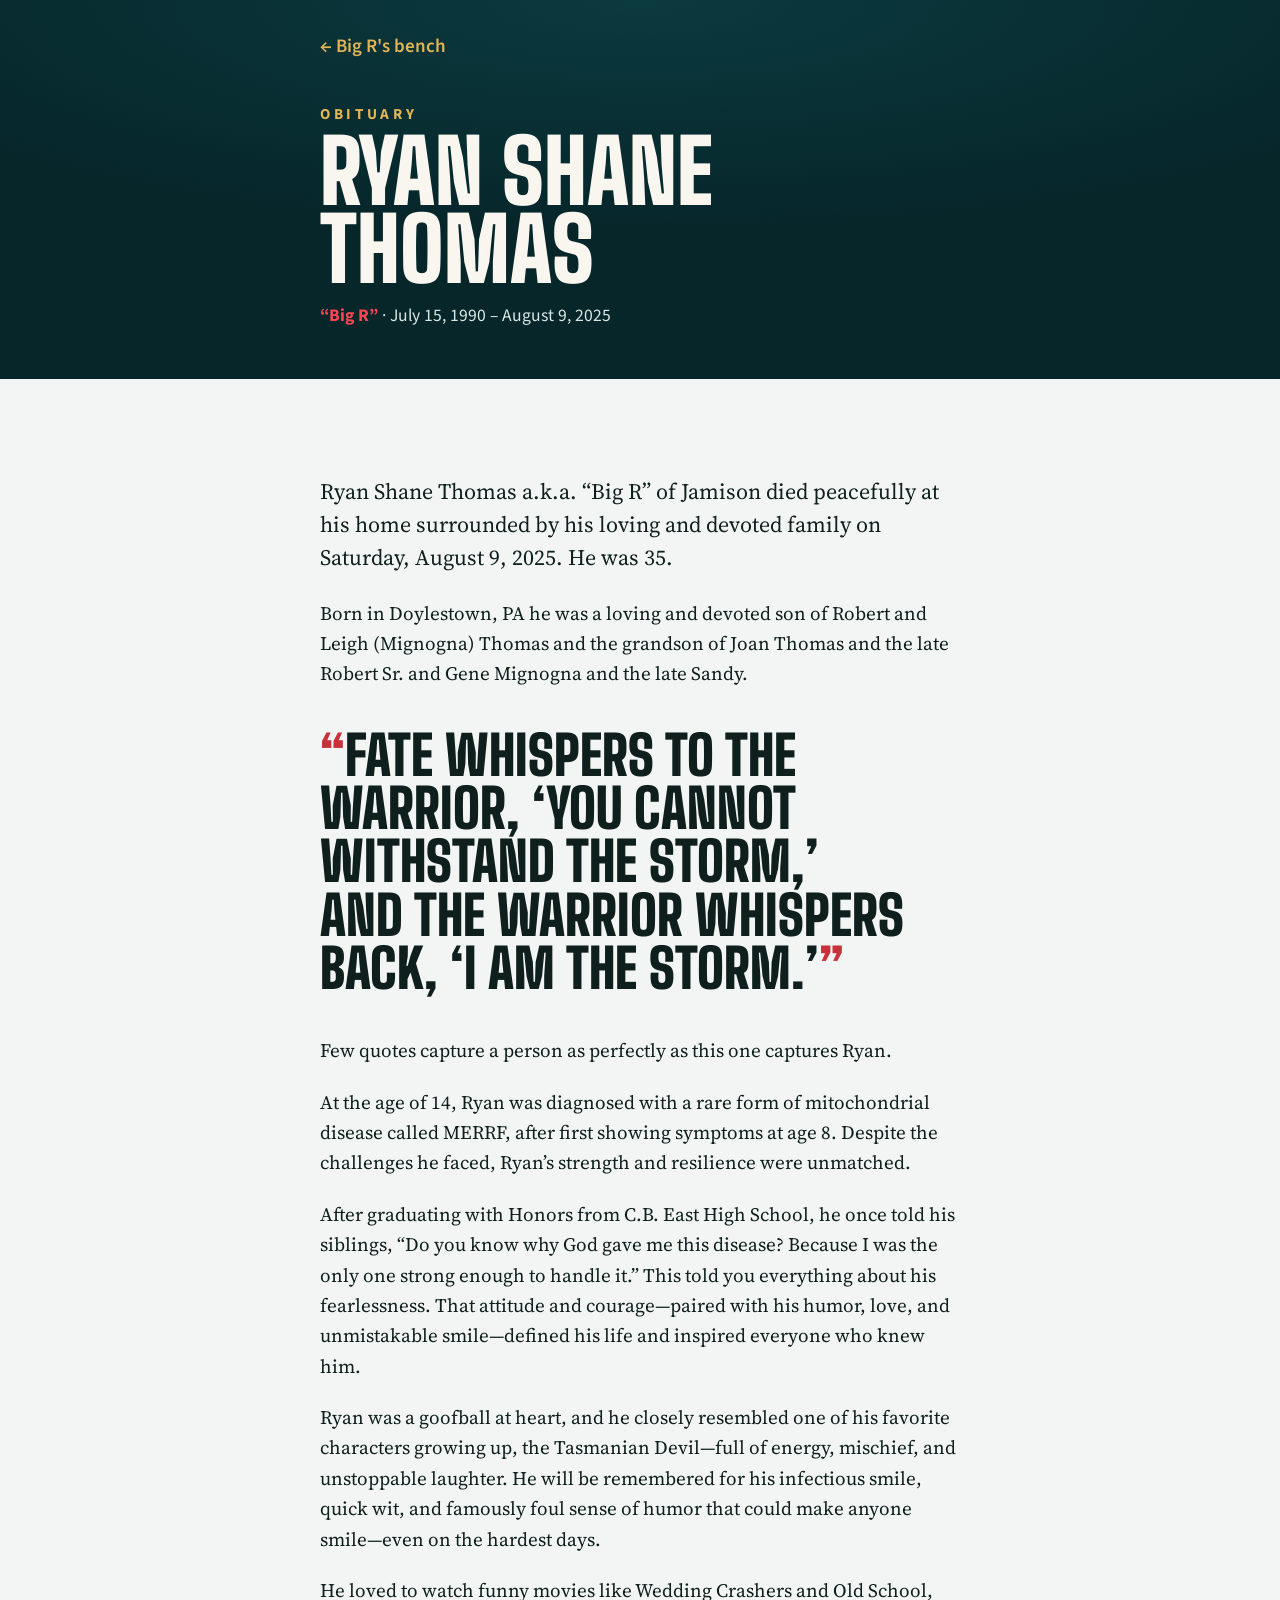
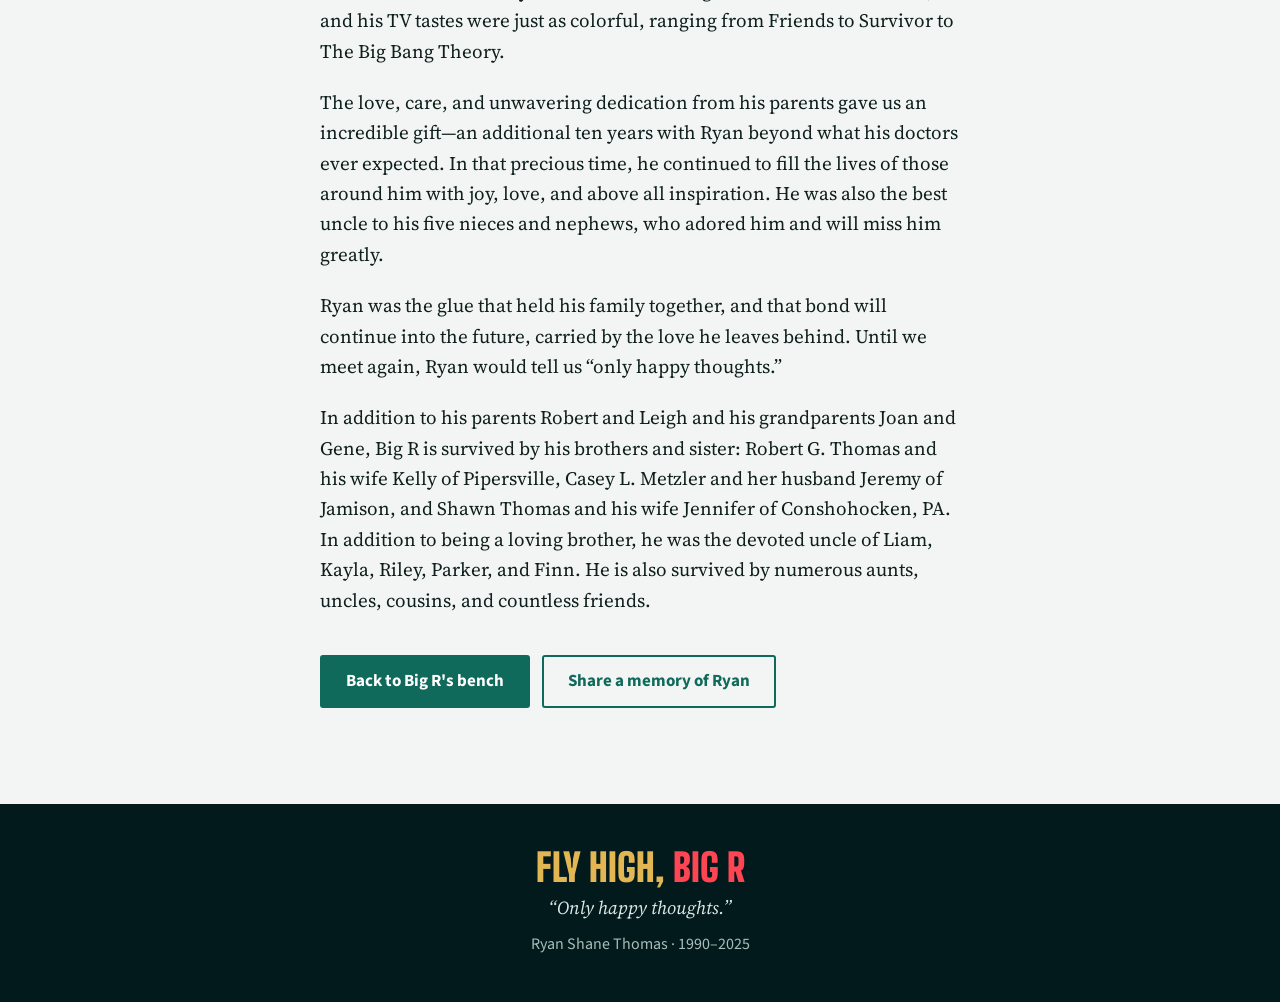
==== obituary.html @ 168b0707 "Add files via upload" ====
<!DOCTYPE html>
<html lang="en">
<head>
<meta charset="utf-8">
<meta name="viewport" content="width=device-width, initial-scale=1, viewport-fit=cover">
<title>Ryan Shane Thomas · Obituary</title>
<meta name="description" content="The obituary of Ryan Shane &quot;Big R&quot; Thomas of Jamison, Pennsylvania, July 15, 1990 – August 9, 2025.">
<meta property="og:title" content="Ryan Shane &quot;Big R&quot; Thomas · Obituary">
<meta property="og:image" content="https://bigrthomas.com/images/ryan-portrait.png">
<link rel="canonical" href="https://bigrthomas.com/obituary.html">
<meta name="theme-color" content="#06262a">
<link rel="icon" href="images/big-r-logo.png">
<link rel="preconnect" href="https://fonts.googleapis.com">
<link rel="preconnect" href="https://fonts.gstatic.com" crossorigin>
<link rel="stylesheet" href="https://fonts.googleapis.com/css2?family=Big+Shoulders+Display:wght@700;900&family=Source+Sans+3:wght@400;600;700&family=Source+Serif+4:ital,opsz,wght@0,8..60,400;0,8..60,600;1,8..60,400&display=swap">
<link rel="stylesheet" href="styles.css?v=7">
</head>
<body>

<header class="page-head">
  <div class="wrap narrow">
    <a class="back" href="index.html"><span aria-hidden="true">←</span> Big R's bench</a>
    <p class="kicker">Obituary</p>
    <h1>Ryan Shane Thomas</h1>
    <p class="page-dates"><span class="bigr">“Big R”</span> · <time datetime="1990-07-15">July 15, 1990</time> – <time datetime="2025-08-09">August 9, 2025</time></p>
  </div>
</header>

<main>
<article class="band obit">
  <div class="wrap narrow">
    <p class="lede">Ryan Shane Thomas a.k.a. “Big R” of Jamison died peacefully at his home surrounded by his loving and devoted family on Saturday, August 9, 2025. He was 35.</p>

    <p>Born in Doylestown, PA he was a loving and devoted son of Robert and Leigh (Mignogna) Thomas and the grandson of Joan Thomas and the late Robert Sr. and Gene Mignogna and the late Sandy.</p>

    <blockquote class="quote-big">
      <p>Fate whispers to the warrior, ‘You cannot withstand the storm,’ and the warrior whispers back, ‘I am the storm.’</p>
    </blockquote>

    <p>Few quotes capture a person as perfectly as this one captures Ryan.</p>

    <p>At the age of 14, Ryan was diagnosed with a rare form of mitochondrial disease called MERRF, after first showing symptoms at age 8. Despite the challenges he faced, Ryan’s strength and resilience were unmatched.</p>

    <p>After graduating with Honors from C.B. East High School, he once told his siblings, “Do you know why God gave me this disease? Because I was the only one strong enough to handle it.” This told you everything about his fearlessness. That attitude and courage—paired with his humor, love, and unmistakable smile—defined his life and inspired everyone who knew him.</p>

    <p>Ryan was a goofball at heart, and he closely resembled one of his favorite characters growing up, the Tasmanian Devil—full of energy, mischief, and unstoppable laughter. He will be remembered for his infectious smile, quick wit, and famously foul sense of humor that could make anyone smile—even on the hardest days.</p>

    <p>He loved to watch funny movies like Wedding Crashers and Old School, and his TV tastes were just as colorful, ranging from Friends to Survivor to The Big Bang Theory.</p>

    <p>The love, care, and unwavering dedication from his parents gave us an incredible gift—an additional ten years with Ryan beyond what his doctors ever expected. In that precious time, he continued to fill the lives of those around him with joy, love, and above all inspiration. He was also the best uncle to his five nieces and nephews, who adored him and will miss him greatly.</p>

    <p>Ryan was the glue that held his family together, and that bond will continue into the future, carried by the love he leaves behind. Until we meet again, Ryan would tell us “only happy thoughts.”</p>

    <p>In addition to his parents Robert and Leigh and his grandparents Joan and Gene, Big R is survived by his brothers and sister: Robert G. Thomas and his wife Kelly of Pipersville, Casey L. Metzler and her husband Jeremy of Jamison, and Shawn Thomas and his wife Jennifer of Conshohocken, PA. In addition to being a loving brother, he was the devoted uncle of Liam, Kayla, Riley, Parker, and Finn. He is also survived by numerous aunts, uncles, cousins, and countless friends.</p>

    <p class="actions obit-actions">
      <a class="button" href="index.html">Back to Big R's bench</a>
      <a class="button ghost" href="https://bigrgolf.com" target="_blank" rel="noopener">Share a memory of Ryan</a>
    </p>
  </div>
</article>
</main>

<footer class="site-footer">
  <div class="wrap center">
    <p class="forever">Fly high, <span class="bigr">Big R</span></p>
    <p class="happy">“Only happy thoughts.”</p>
    <p>Ryan Shane Thomas · 1990–2025</p>
  </div>
</footer>

</body>
</html>
---- styles.css ----
/* Layout: the page opens on the live sky over Ryan's bench, with a bald eagle
   circling. Below it, loud stadium-size headings and plain reading text
   alternate between daylight bands and midnight-green bands with eagle gold. */
:root {
  --midnight: #06262a;     /* midnight green ground */
  --midnight-2: #0b3a3f;
  --green: #0f6a5c;        /* links and buttons on light */
  --gold: #e2b653;         /* eagle gold, on dark */
  --gold-dark: #8a6410;    /* gold on light */
  --red: #c8303a;          /* Big R logo red, on light */
  --red-bright: #ff4553;   /* the same red, lifted for dark grounds */
  --paper: #f2f5f3;
  --paper-tint: #e2e9e6;
  --ink: #0f1f1d;
  --ink-soft: #485a57;
  --line: #c3cfcb;
  --white: #f8f6ee;        /* eagle white */

  --display: "Big Shoulders Display", "Arial Narrow", Impact, sans-serif;
  --body: "Source Serif 4", Georgia, "Times New Roman", serif;
  --ui: "Source Sans 3", "Segoe UI", system-ui, sans-serif;
}

*, *::before, *::after { box-sizing: border-box; }
html { scroll-behavior: smooth; -webkit-text-size-adjust: 100%; }
body { margin: 0; background: var(--paper); color: var(--ink); font-family: var(--body); font-size: 1.1875rem; line-height: 1.6; }
img { max-width: 100%; height: auto; display: block; }
[hidden] { display: none !important; }
.visually-hidden { position: absolute; width: 1px; height: 1px; overflow: hidden; clip-path: inset(50%); white-space: nowrap; }

.wrap { max-width: 68rem; margin-inline: auto; padding-left: max(20px, env(safe-area-inset-left, 0px)); padding-right: max(20px, env(safe-area-inset-right, 0px)); }
.narrow { max-width: 40rem; margin-inline: auto; }
.wrap.narrow { max-width: calc(40rem + 40px); }
.center { text-align: center; }

.skip { position: absolute; left: -999px; top: 0; background: var(--gold); color: var(--midnight); padding: 8px 14px; font-family: var(--ui); z-index: 50; }
.skip:focus { left: 8px; top: 8px; }
a { color: var(--green); text-underline-offset: 3px; }
:focus-visible { outline: 3px solid var(--gold); outline-offset: 3px; }

h1, h2, h3 { margin: 0; text-wrap: balance; }
p { margin: 0 0 1.1em; }
p:last-child { margin-bottom: 0; }
h3 { font-family: var(--ui); font-weight: 700; font-size: 1.125rem; line-height: 1.3; }

.shout { font-family: var(--display); font-weight: 900; text-transform: uppercase; font-size: clamp(2.6rem, 11vw, 4.75rem); line-height: 0.92; letter-spacing: 0.005em; margin-bottom: 1.25rem; }
.bigr { color: var(--red); }
.dark .bigr, .sky .bigr, .salute .bigr, .site-footer .bigr { color: var(--red-bright); }
.sky .bigr { text-shadow: 0 2px 0 rgba(40, 0, 6, 0.55), 0 4px 22px rgba(3, 18, 26, 0.6); }
.bigr-on-gold { color: #9c1420; }
.dark .shout { color: var(--white); }
.kicker { font-family: var(--ui); font-weight: 700; font-size: 0.95rem; letter-spacing: 0.24em; text-transform: uppercase; margin: 0; }
.label { font-family: var(--ui); font-weight: 600; font-size: 0.95rem; letter-spacing: 0.06em; text-transform: uppercase; color: var(--ink-soft); }
.section-note { font-family: var(--ui); font-size: 1rem; color: var(--ink-soft); margin-bottom: 2rem; }

/* ---------- Sky hero ---------- */
.sky { position: relative; min-height: min(100svh, 56rem); background: var(--midnight); color: #fff; display: flex; align-items: flex-end; overflow: hidden; }
#sky-canvas { position: absolute; inset: 0; width: 100%; height: 100%; display: block; }
.sky-copy { position: relative; width: 100%; padding-top: 36svh; padding-bottom: calc(2rem + env(safe-area-inset-bottom, 0px)); text-shadow: 0 2px 18px rgba(3, 18, 26, 0.55); }
.sky .kicker { color: var(--gold); text-shadow: 0 1px 8px rgba(3, 18, 26, 0.8); }
.sky h1 { font-family: var(--display); font-weight: 900; text-transform: uppercase; font-size: clamp(4.75rem, 25vw, 12rem); line-height: 0.8; letter-spacing: -0.005em; margin: 0.35rem 0 1.1rem; }
.hook { font-size: clamp(1.2rem, 4.6vw, 1.5rem); line-height: 1.4; max-width: 24rem; margin-bottom: 1.25rem; }
.live { display: flex; flex-wrap: wrap; gap: 0.5rem; margin-bottom: 1.5rem; text-shadow: none; }
.chip { font-family: var(--ui); font-size: 0.9rem; font-weight: 600; background: rgba(4, 22, 28, 0.6); border: 1px solid rgba(255, 255, 255, 0.28); border-radius: 999px; padding: 0.3rem 0.85rem; -webkit-backdrop-filter: blur(6px); backdrop-filter: blur(6px); }
.chip::before { content: ""; display: inline-block; width: 8px; height: 8px; border-radius: 50%; background: var(--gold); margin-right: 0.5rem; }
.cue { display: inline-block; font-family: var(--display); font-weight: 700; text-transform: uppercase; font-size: 1.5rem; letter-spacing: 0.04em; color: var(--midnight); background: var(--gold); padding: 0.65rem 1.25rem; text-decoration: none; text-shadow: none; }
.cue .arrow { display: inline-block; animation: nudge 1.8s ease-in-out infinite; }
.cues { display: flex; flex-wrap: wrap; gap: 0.75rem; }
.cue.alt { background: rgba(4, 22, 28, 0.55); color: #fff; box-shadow: inset 0 0 0 2px var(--gold); }
@keyframes nudge { 0%, 100% { transform: translateY(0); } 50% { transform: translateY(5px); } }

/* ---------- Bands ---------- */
.band { padding-block: 4rem; }
.band.tinted { background: var(--paper-tint); }
.band.dark { background: var(--midnight); color: #dbe7e3; }
.band.dark a:not(.button) { color: var(--gold); }

/* Meet */
.meet-grid { display: grid; gap: 2rem; align-items: center; }
.meet .portrait { width: min(72vw, 320px); margin-inline: auto; filter: drop-shadow(0 16px 22px rgba(6, 38, 42, 0.45)); }
.say { font-size: clamp(1.3rem, 5vw, 1.6rem); line-height: 1.35; margin-bottom: 0.9em; }
.aside { font-style: italic; color: var(--ink-soft); }
@media (min-width: 48rem) { .meet-grid { grid-template-columns: 22rem minmax(0, 1fr); gap: 4rem; } }

/* The fight */
.figures { margin: 2.5rem 0; display: grid; gap: 2rem; grid-template-columns: repeat(auto-fit, minmax(15rem, 1fr)); }
.figures dt { font-family: var(--display); font-weight: 900; font-size: clamp(3.5rem, 15vw, 5rem); line-height: 0.9; color: var(--gold); font-variant-numeric: tabular-nums; }
.figures dd { margin: 0.6rem 0 0; max-width: 22rem; }
.pull { margin: 3rem auto 0; border-left: 4px solid var(--gold); padding-left: 1.25rem; font-style: italic; }
.pull footer { font-family: var(--ui); font-style: normal; font-weight: 600; margin-top: 0.75rem; color: var(--gold); }

/* Timeline */
.timeline { list-style: none; margin: 0; padding: 0; border-left: 3px solid var(--line); }
.timeline li { position: relative; display: grid; grid-template-columns: 5rem minmax(0, 1fr); gap: 0.75rem; padding: 0 0 2rem 1.25rem; }
.timeline li:last-child { padding-bottom: 0; }
.timeline li::before { content: ""; position: absolute; left: -9px; top: 0.6rem; width: 15px; height: 15px; border-radius: 50%; background: var(--paper); border: 3px solid var(--green); }
.timeline li:last-child::before { background: var(--red); border-color: var(--red); }
.year { font-family: var(--display); font-weight: 900; font-size: 1.9rem; line-height: 1.1; color: var(--green); font-variant-numeric: tabular-nums; }
.timeline p { margin-top: 0.3rem; }

/* Letter */
blockquote { margin: 0; }
.letter > p:first-child { font-size: 1.25rem; }
.letter footer { font-family: var(--ui); font-weight: 600; margin-top: 1.5rem; }
details { margin-top: 0.5rem; }
summary { font-family: var(--ui); font-weight: 700; color: var(--green); cursor: pointer; padding: 0.75rem 0; }
details[open] summary { margin-bottom: 0.5rem; }

/* I was here */
.here { background: radial-gradient(ellipse 90% 60% at 50% 0%, var(--midnight-2), var(--midnight) 70%); }
.gold-eagle { width: min(70vw, 300px); margin: 0 auto 1.5rem; }
.tally { margin: 2rem 0 1.75rem; }
.digits { display: flex; justify-content: center; gap: 6px; }
.digits span { font-family: var(--display); font-weight: 900; font-size: clamp(3.5rem, 17vw, 5.5rem); line-height: 1; min-width: 0.72em; padding: 0.12em 0.1em 0.06em; background: #021518; color: var(--gold); border: 1px solid rgba(226, 182, 83, 0.45); border-radius: 6px; font-variant-numeric: tabular-nums; }
.tally-label { font-family: var(--ui); font-weight: 700; letter-spacing: 0.14em; text-transform: uppercase; font-size: 0.95rem; margin: 0.9rem 0 0.2rem; color: var(--white); }
.tally-last { font-family: var(--ui); font-size: 0.95rem; color: #a9bdb8; margin: 0; }
.bench-line { margin-top: 2.5rem; color: #b9cbc6; }

/* Photos */
.photo { margin: 2rem 0; }
.photo img { width: 100%; border-radius: 3px; }
figcaption { font-family: var(--ui); font-size: 0.9375rem; color: var(--ink-soft); margin-top: 0.5rem; }
.gallery { display: grid; grid-template-columns: repeat(auto-fill, minmax(150px, 1fr)); gap: 10px; margin-block: 1.75rem; }
.gallery:empty { display: none; }
.gallery button { position: relative; padding: 0; border: 0; background: var(--paper-tint); cursor: zoom-in; aspect-ratio: 1; overflow: hidden; border-radius: 3px; }
.gallery img { width: 100%; height: 100%; object-fit: cover; }
.gallery .who { position: absolute; left: 0; right: 0; bottom: 0; padding: 1.2rem 0.5rem 0.35rem; font-family: var(--ui); font-size: 0.8rem; color: #fff; text-align: left; background: linear-gradient(transparent, rgba(0, 0, 0, 0.7)); }

.upload { margin-top: 1.5rem; }
.upload-step { margin-top: 1.25rem; display: grid; gap: 0.6rem; }
.upload-step img { max-height: 320px; width: auto; border-radius: 3px; }
.upload-step label { font-family: var(--ui); font-weight: 600; font-size: 1rem; }
.upload-step input[type="text"] { font: inherit; font-family: var(--ui); padding: 0.7rem 0.8rem; border: 1px solid var(--line); border-radius: 3px; background: #fff; color: var(--ink); max-width: 20rem; }
.fine { font-family: var(--ui); font-size: 0.9rem; color: var(--ink-soft); margin: 0; }

.outing-head { display: flex; flex-wrap: wrap; align-items: center; gap: 1.25rem 2rem; }
.outing-head .logo { width: 150px; background: var(--midnight); border-radius: 50%; padding: 10px; flex: none; }
.outing-head > div { flex: 1 1 18rem; min-width: 0; }
.prayer-card { width: min(100%, 340px); margin: 1.5rem auto 0; border-radius: 4px; box-shadow: 0 10px 30px rgba(6, 38, 42, 0.25); }

/* Buttons */
.actions { display: flex; flex-wrap: wrap; gap: 0.75rem; }
.center .actions { justify-content: center; }
.button { display: inline-block; font-family: var(--ui); font-weight: 700; font-size: 1.0625rem; line-height: 1.2; padding: 0.9rem 1.5rem; border-radius: 3px; border: 2px solid var(--green); background: var(--green); color: #fff; text-decoration: none; cursor: pointer; }
.button:hover { filter: brightness(1.08); }
.button:disabled { opacity: 0.6; cursor: default; }
.button.ghost { background: transparent; color: var(--green); }
.button.gold { background: var(--gold); border-color: var(--gold); color: var(--midnight); }
.button.ghost-light { background: transparent; border-color: rgba(226, 182, 83, 0.7); color: var(--white); }
.button.big { font-family: var(--display); font-weight: 900; text-transform: uppercase; letter-spacing: 0.03em; font-size: clamp(1.9rem, 8vw, 2.5rem); padding: 0.55rem 2rem 0.45rem; box-shadow: 0 0 0 6px rgba(226, 182, 83, 0.18); }
.hint { font-family: var(--ui); font-size: 0.95rem; color: #a9bdb8; min-height: 1.5em; margin-top: 0.75rem; }
.hint.dark-text { color: var(--ink-soft); }

/* Ryan's own words, and the obituary page */
.quote-big { margin: 0 0 2rem; }
.quote-big p { font-family: var(--display); font-weight: 900; text-transform: uppercase; font-size: clamp(2rem, 8.5vw, 3.4rem); line-height: 0.98; color: var(--ink); text-wrap: balance; margin: 0; }
.quote-big p::before { content: "\201C"; color: var(--red); }
.quote-big p::after { content: "\201D"; color: var(--red); }
.quote-big footer { font-family: var(--ui); font-weight: 700; letter-spacing: 0.08em; text-transform: uppercase; font-size: 0.95rem; color: var(--ink-soft); margin-top: 1rem; }
.traits { list-style: none; margin: 0 0 1.75rem; padding: 0; border-top: 1px solid var(--line); }
.traits li { padding: 0.85rem 0; border-bottom: 1px solid var(--line); }
.happy-line { font-size: 1.3rem; margin-bottom: 1.5rem; }
.happy { font-family: var(--body); font-style: italic; font-size: 1.15rem; color: #dbe7e3; margin-bottom: 0.6rem; }

.page-head { background: radial-gradient(ellipse 90% 80% at 50% 0%, var(--midnight-2), var(--midnight) 75%); color: var(--white); padding-block: 1.5rem 3rem; }
.page-head .back { display: inline-block; font-family: var(--ui); font-weight: 600; color: var(--gold); text-decoration: none; padding: 0.5rem 0; margin-bottom: 2rem; }
.page-head .kicker { color: var(--gold); }
.page-head h1 { font-family: var(--display); font-weight: 900; text-transform: uppercase; font-size: clamp(3rem, 14vw, 5.5rem); line-height: 0.88; margin: 0.4rem 0 0.9rem; }
.page-dates { font-family: var(--ui); font-size: 1.1rem; margin: 0; color: #dbe7e3; }
.page-head .bigr { color: var(--red-bright); font-weight: 700; }
.obit .lede { font-size: 1.375rem; line-height: 1.5; }
.obit .quote-big { margin-block: 2.5rem; }
.obit-actions { margin-top: 2.5rem; }

/* Footer */
.site-footer { background: #031a1d; color: #a9bdb8; padding-block: 2.75rem calc(2.75rem + env(safe-area-inset-bottom, 0px)); font-family: var(--ui); font-size: 1rem; }
.forever { font-family: var(--display); font-weight: 900; text-transform: uppercase; font-size: 2.4rem; line-height: 1; color: var(--gold); margin-bottom: 0.4rem; }
.site-footer .links { display: flex; flex-wrap: wrap; justify-content: center; gap: 0.25rem 1.25rem; margin-top: 1rem; }
.site-footer a { color: #dbe7e3; padding: 0.4rem 0; }

/* Salute overlay */
.salute { position: fixed; inset: 0; z-index: 40; background: rgba(3, 20, 23, 0.94); display: flex; align-items: center; justify-content: center; padding: 20px; }
#salute-canvas { position: absolute; inset: 0; width: 100%; height: 100%; pointer-events: none; }
.salute-card { position: relative; text-align: center; color: var(--white); max-width: 26rem; animation: rise 0.7s ease-out 0.9s both; }
.salute-card .kicker { color: var(--gold); }
.salute-number { font-family: var(--display); font-weight: 900; font-size: clamp(6rem, 34vw, 11rem); line-height: 0.9; color: var(--gold); margin: 0.1em 0; font-variant-numeric: tabular-nums; }
.salute-card h2 { font-family: var(--display); font-weight: 900; text-transform: uppercase; font-size: clamp(1.9rem, 8vw, 2.6rem); line-height: 1; margin-bottom: 0.75rem; }
.salute-card p { font-family: var(--ui); }
.salute-card .button { margin-top: 1rem; }
@keyframes rise { from { opacity: 0; transform: translateY(24px); } to { opacity: 1; transform: none; } }

/* Lightbox */
.lightbox { position: fixed; inset: 0; background: rgba(3, 20, 23, 0.95); z-index: 45; display: flex; flex-direction: column; align-items: center; justify-content: center; gap: 0.75rem; padding: 3.5rem 16px 1.5rem; }
.lightbox img { max-height: 78vh; width: auto; border-radius: 3px; }
.lightbox p { color: #dbe7e3; font-family: var(--ui); margin: 0; text-align: center; }
.lightbox button { position: absolute; top: calc(12px + env(safe-area-inset-top, 0px)); right: 12px; font-family: var(--ui); font-size: 1rem; font-weight: 700; background: transparent; color: var(--white); border: 1px solid rgba(226, 182, 83, 0.7); border-radius: 3px; padding: 0.5rem 0.9rem; cursor: pointer; }

@media (min-width: 48rem) {
  .band { padding-block: 6rem; }
  .sky-copy { padding-bottom: 4rem; }
}
@media (prefers-reduced-motion: reduce) {
  html { scroll-behavior: auto; }
  .cue .arrow, .salute-card { animation: none; }
}
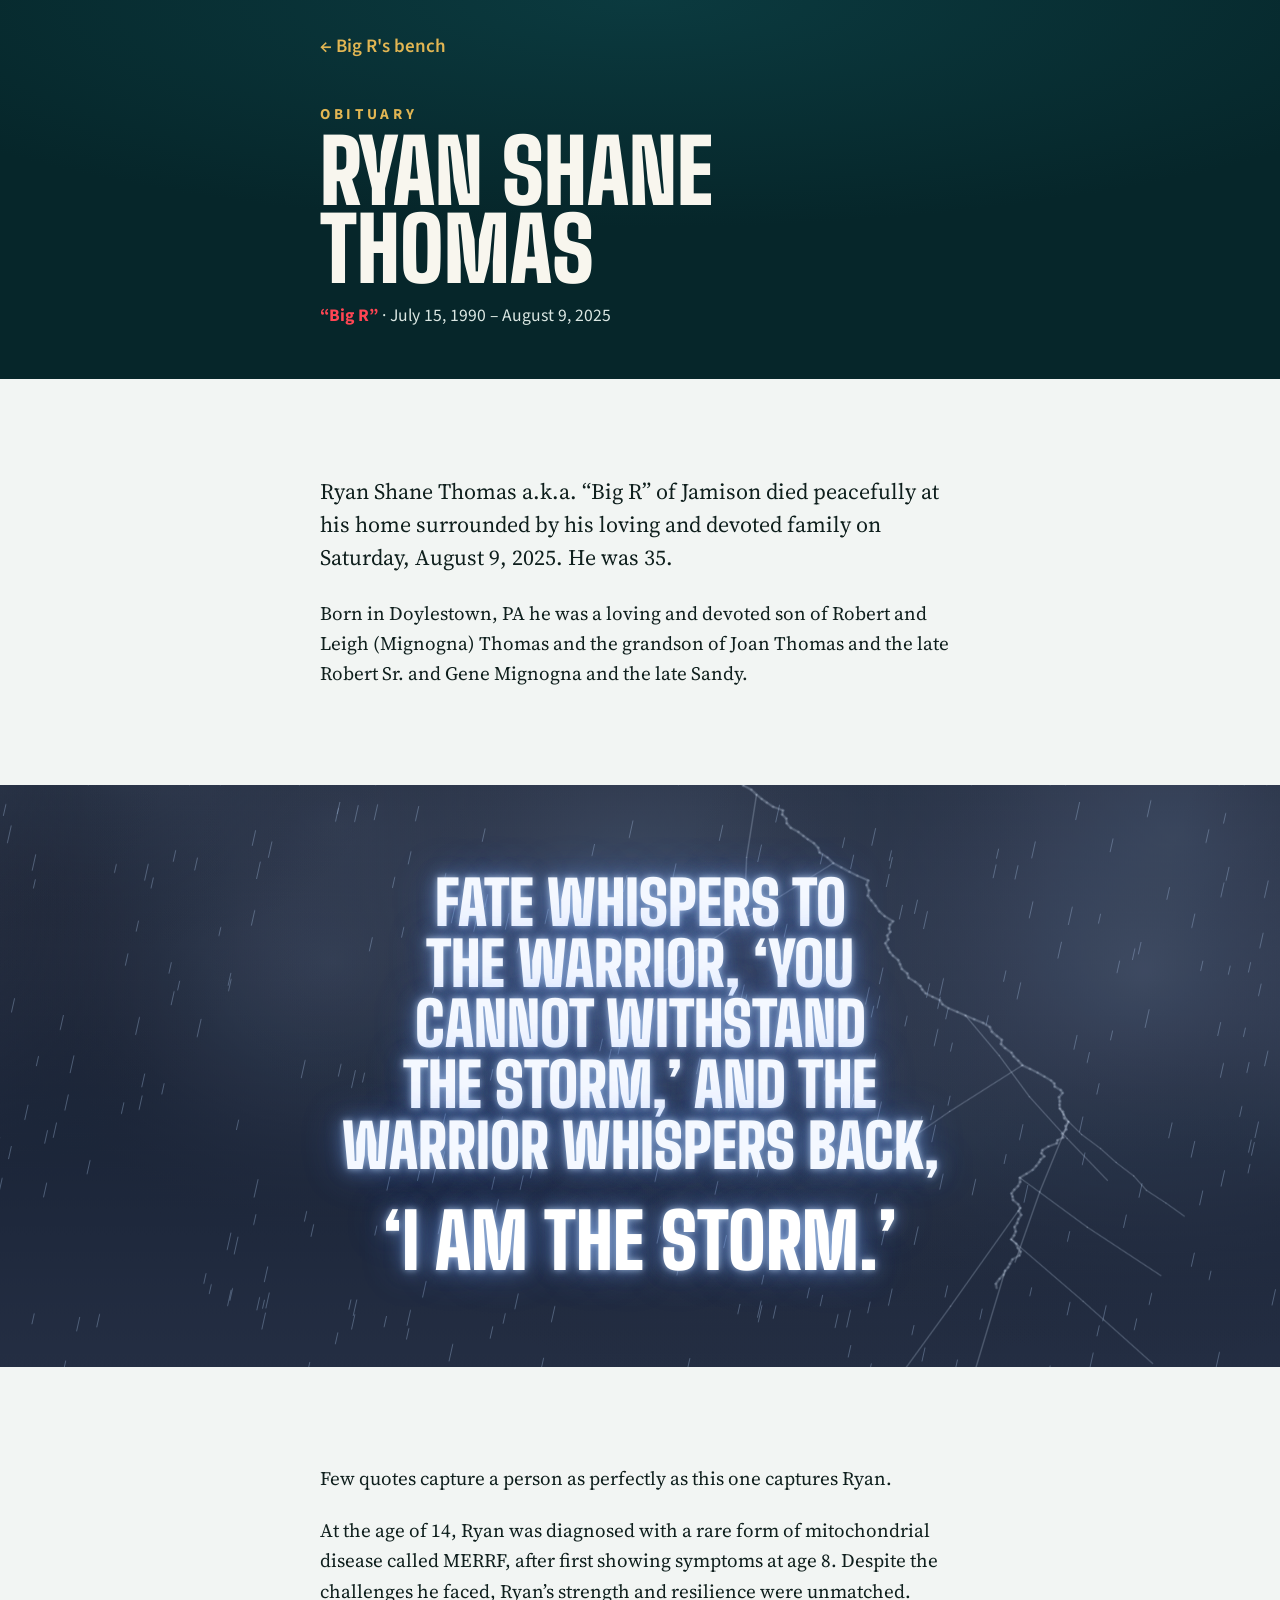
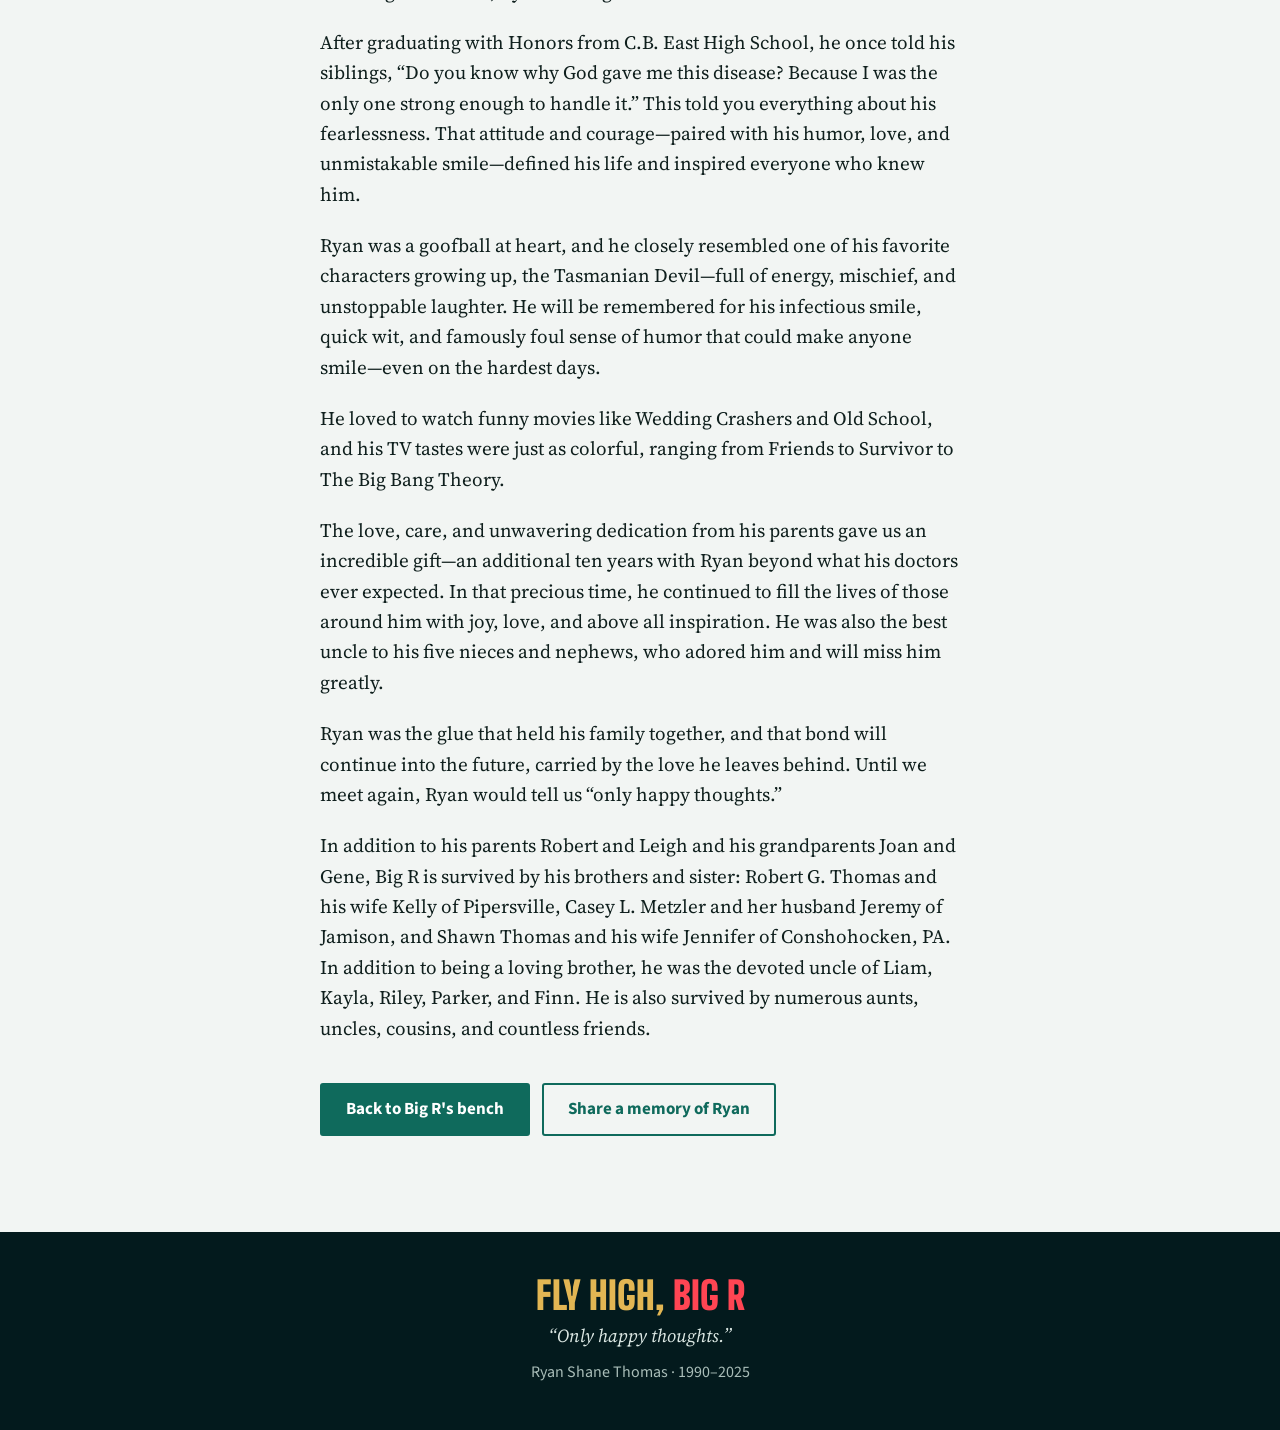
==== commit 23100a42: "Add files via upload" ====
--- a/obituary.html
+++ b/obituary.html
@@ -13,7 +13,7 @@
 <link rel="preconnect" href="https://fonts.googleapis.com">
 <link rel="preconnect" href="https://fonts.gstatic.com" crossorigin>
 <link rel="stylesheet" href="https://fonts.googleapis.com/css2?family=Big+Shoulders+Display:wght@700;900&family=Source+Sans+3:wght@400;600;700&family=Source+Serif+4:ital,opsz,wght@0,8..60,400;0,8..60,600;1,8..60,400&display=swap">
-<link rel="stylesheet" href="styles.css?v=7">
+<link rel="stylesheet" href="styles.css?v=9">
 </head>
 <body>
 
@@ -33,10 +33,20 @@
 
     <p>Born in Doylestown, PA he was a loving and devoted son of Robert and Leigh (Mignogna) Thomas and the grandson of Joan Thomas and the late Robert Sr. and Gene Mignogna and the late Sandy.</p>
 
-    <blockquote class="quote-big">
-      <p>Fate whispers to the warrior, ‘You cannot withstand the storm,’ and the warrior whispers back, ‘I am the storm.’</p>
+  </div>
+</article>
+
+<section class="storm" id="storm" aria-label="Thunderstorm">
+  <canvas id="storm-canvas" aria-hidden="true"></canvas>
+  <div class="wrap narrow">
+    <blockquote class="storm-quote">
+      <p>Fate whispers to the warrior, ‘You cannot withstand the storm,’ and the warrior whispers back, <span class="storm-strong">‘I am the storm.’</span></p>
     </blockquote>
+  </div>
+</section>
 
+<article class="band obit obit-rest">
+  <div class="wrap narrow">
     <p>Few quotes capture a person as perfectly as this one captures Ryan.</p>
 
     <p>At the age of 14, Ryan was diagnosed with a rare form of mitochondrial disease called MERRF, after first showing symptoms at age 8. Despite the challenges he faced, Ryan’s strength and resilience were unmatched.</p>
@@ -69,5 +79,6 @@
   </div>
 </footer>
 
+<script src="storm.js?v=9"></script>
 </body>
 </html>
--- a/styles.css
+++ b/styles.css
@@ -80,7 +80,10 @@
 .meet .portrait { width: min(72vw, 320px); margin-inline: auto; filter: drop-shadow(0 16px 22px rgba(6, 38, 42, 0.45)); }
 .say { font-size: clamp(1.3rem, 5vw, 1.6rem); line-height: 1.35; margin-bottom: 0.9em; }
 .aside { font-style: italic; color: var(--ink-soft); }
-@media (min-width: 48rem) { .meet-grid { grid-template-columns: 22rem minmax(0, 1fr); gap: 4rem; } }
+.meet-grid { justify-items: center; text-align: center; gap: 1.5rem; }
+.meet-copy { width: 100%; min-width: 0; }
+.meet .label { white-space: nowrap; letter-spacing: 0.02em; font-size: min(0.95rem, 3.35vw); margin-bottom: 1.1rem; }
+.meet .shout { margin-bottom: 1.5rem; }
 
 /* The fight */
 .figures { margin: 2.5rem 0; display: grid; gap: 2rem; grid-template-columns: repeat(auto-fit, minmax(15rem, 1fr)); }
@@ -172,6 +175,21 @@
 .obit .quote-big { margin-block: 2.5rem; }
 .obit-actions { margin-top: 2.5rem; }
 
+/* Thunderstorm behind the warrior quote */
+.obit-rest { padding-top: 3rem; }
+.storm { --flash: 0; position: relative; overflow: hidden; background: #0b1220; color: #fff; padding-block: 5.5rem; isolation: isolate; }
+#storm-canvas { position: absolute; inset: 0; width: 100%; height: 100%; display: block; z-index: -1; }
+.storm-quote { margin: 0; }
+.storm-quote p {
+  font-family: var(--display); font-weight: 900; text-transform: uppercase; text-align: center; text-wrap: balance;
+  font-size: clamp(2.1rem, 9vw, 3.8rem); line-height: 1; margin: 0; color: #f4f8ff;
+  text-shadow:
+    0 0 6px rgba(200, 225, 255, calc(0.55 + 0.45 * var(--flash))),
+    0 0 18px rgba(140, 185, 255, calc(0.45 + 0.55 * var(--flash))),
+    0 0 42px rgba(90, 140, 255, calc(0.35 + 0.65 * var(--flash)));
+}
+.storm-strong { display: block; margin-top: 0.35em; font-size: 1.25em; color: #fff; }
+
 /* Footer */
 .site-footer { background: #031a1d; color: #a9bdb8; padding-block: 2.75rem calc(2.75rem + env(safe-area-inset-bottom, 0px)); font-family: var(--ui); font-size: 1rem; }
 .forever { font-family: var(--display); font-weight: 900; text-transform: uppercase; font-size: 2.4rem; line-height: 1; color: var(--gold); margin-bottom: 0.4rem; }
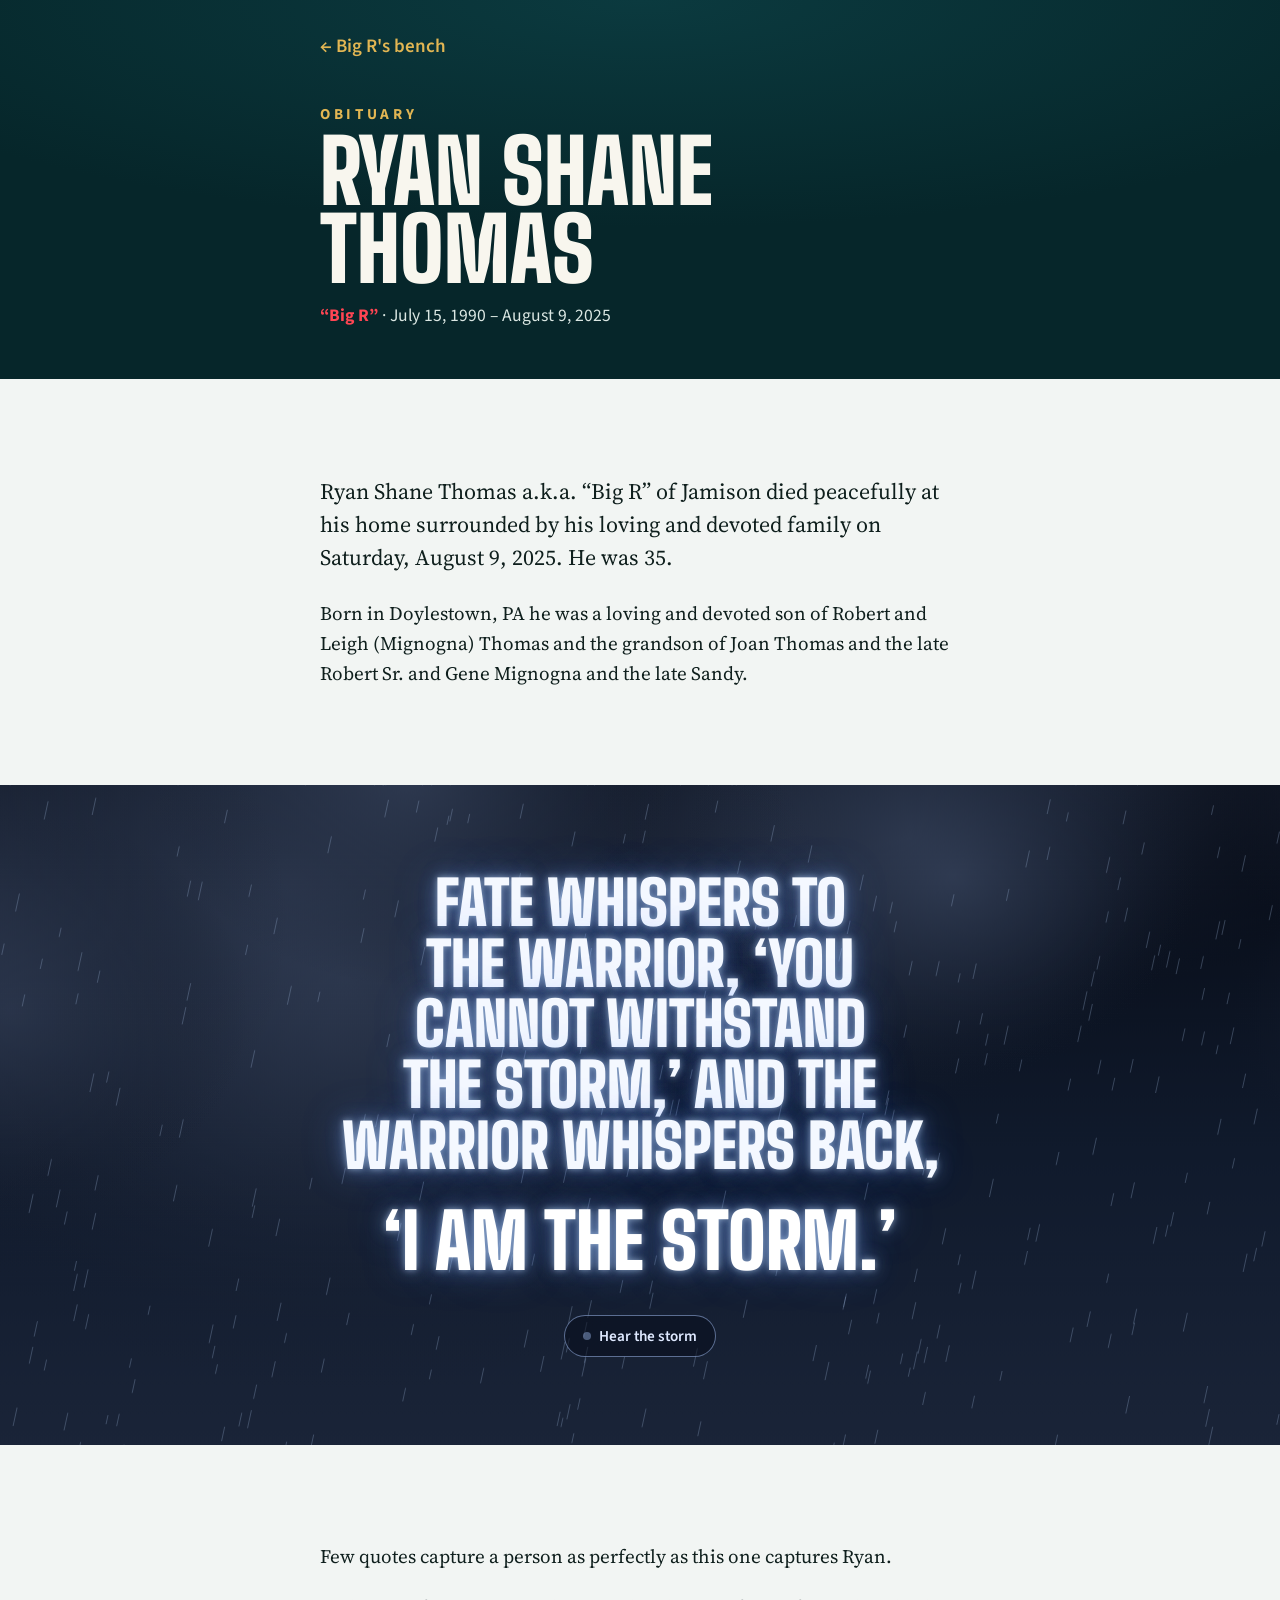
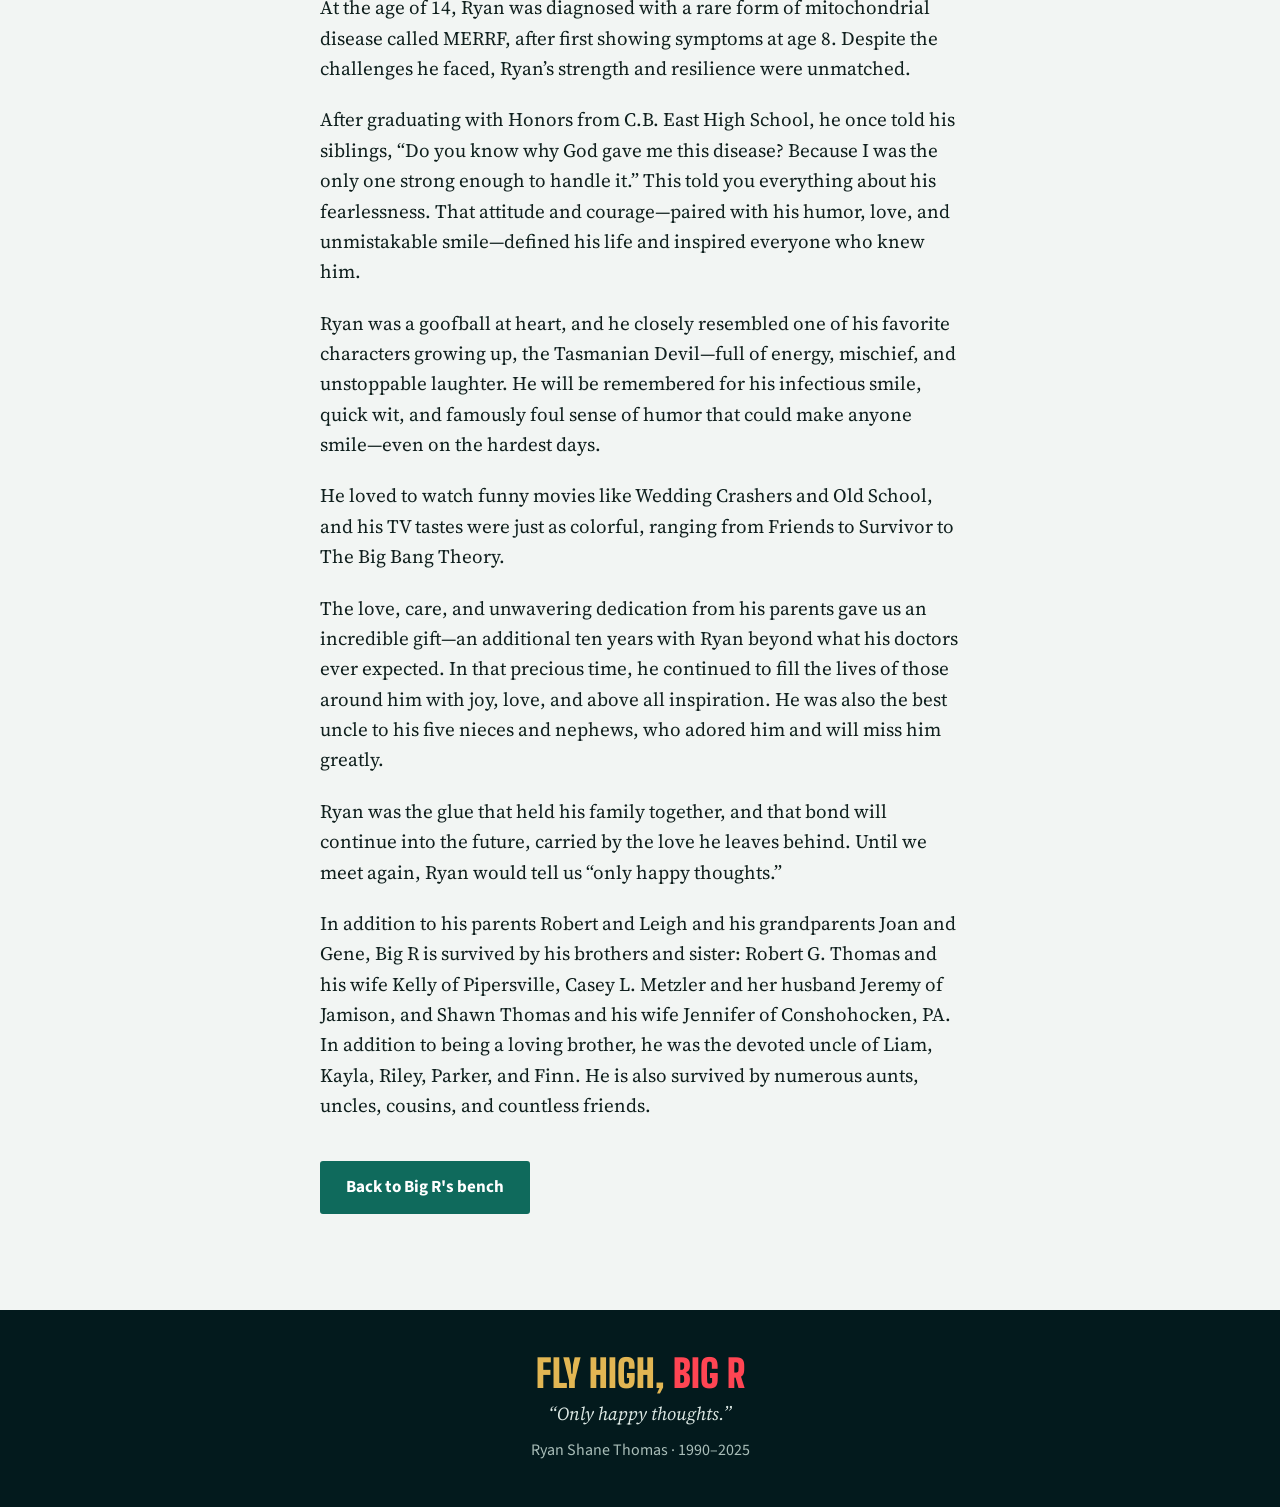
==== commit 078126c6: "Add files via upload" ====
--- a/obituary.html
+++ b/obituary.html
@@ -13,7 +13,7 @@
 <link rel="preconnect" href="https://fonts.googleapis.com">
 <link rel="preconnect" href="https://fonts.gstatic.com" crossorigin>
 <link rel="stylesheet" href="https://fonts.googleapis.com/css2?family=Big+Shoulders+Display:wght@700;900&family=Source+Sans+3:wght@400;600;700&family=Source+Serif+4:ital,opsz,wght@0,8..60,400;0,8..60,600;1,8..60,400&display=swap">
-<link rel="stylesheet" href="styles.css?v=9">
+<link rel="stylesheet" href="styles.css?v=11">
 </head>
 <body>
 
@@ -42,6 +42,7 @@
     <blockquote class="storm-quote">
       <p>Fate whispers to the warrior, ‘You cannot withstand the storm,’ and the warrior whispers back, <span class="storm-strong">‘I am the storm.’</span></p>
     </blockquote>
+    <p class="storm-sound-row"><button class="storm-sound" id="storm-sound" type="button" aria-pressed="false">Hear the storm</button></p>
   </div>
 </section>
 
@@ -64,9 +65,7 @@
     <p>In addition to his parents Robert and Leigh and his grandparents Joan and Gene, Big R is survived by his brothers and sister: Robert G. Thomas and his wife Kelly of Pipersville, Casey L. Metzler and her husband Jeremy of Jamison, and Shawn Thomas and his wife Jennifer of Conshohocken, PA. In addition to being a loving brother, he was the devoted uncle of Liam, Kayla, Riley, Parker, and Finn. He is also survived by numerous aunts, uncles, cousins, and countless friends.</p>
 
     <p class="actions obit-actions">
-      <a class="button" href="index.html">Back to Big R's bench</a>
-      <a class="button ghost" href="https://bigrgolf.com" target="_blank" rel="noopener">Share a memory of Ryan</a>
-    </p>
+      <a class="button" href="index.html">Back to Big R's bench</a>    </p>
   </div>
 </article>
 </main>
@@ -79,6 +78,6 @@
   </div>
 </footer>
 
-<script src="storm.js?v=9"></script>
+<script src="storm.js?v=11"></script>
 </body>
 </html>
--- a/styles.css
+++ b/styles.css
@@ -62,6 +62,8 @@
 .hook { font-size: clamp(1.2rem, 4.6vw, 1.5rem); line-height: 1.4; max-width: 24rem; margin-bottom: 1.25rem; }
 .live { display: flex; flex-wrap: wrap; gap: 0.5rem; margin-bottom: 1.5rem; text-shadow: none; }
 .chip { font-family: var(--ui); font-size: 0.9rem; font-weight: 600; background: rgba(4, 22, 28, 0.6); border: 1px solid rgba(255, 255, 255, 0.28); border-radius: 999px; padding: 0.3rem 0.85rem; -webkit-backdrop-filter: blur(6px); backdrop-filter: blur(6px); }
+.chip { transition: opacity 0.6s ease; }
+.chip.pending { visibility: hidden; opacity: 0; }
 .chip::before { content: ""; display: inline-block; width: 8px; height: 8px; border-radius: 50%; background: var(--gold); margin-right: 0.5rem; }
 .cue { display: inline-block; font-family: var(--display); font-weight: 700; text-transform: uppercase; font-size: 1.5rem; letter-spacing: 0.04em; color: var(--midnight); background: var(--gold); padding: 0.65rem 1.25rem; text-decoration: none; text-shadow: none; }
 .cue .arrow { display: inline-block; animation: nudge 1.8s ease-in-out infinite; }
@@ -189,6 +191,10 @@
     0 0 42px rgba(90, 140, 255, calc(0.35 + 0.65 * var(--flash)));
 }
 .storm-strong { display: block; margin-top: 0.35em; font-size: 1.25em; color: #fff; }
+.storm-sound-row { text-align: center; margin: 2.25rem 0 0; }
+.storm-sound { font-family: var(--ui); font-weight: 600; font-size: 0.95rem; color: #dfe9ff; background: rgba(8, 14, 28, 0.55); border: 1px solid rgba(170, 200, 255, 0.5); border-radius: 999px; padding: 0.55rem 1.1rem; cursor: pointer; }
+.storm-sound::before { content: ""; display: inline-block; width: 0.55em; height: 0.55em; border-radius: 50%; background: rgba(170, 200, 255, 0.4); margin-right: 0.5em; vertical-align: 0.05em; }
+.storm-sound[aria-pressed="true"]::before { background: #9cc2ff; box-shadow: 0 0 8px #9cc2ff; }
 
 /* Footer */
 .site-footer { background: #031a1d; color: #a9bdb8; padding-block: 2.75rem calc(2.75rem + env(safe-area-inset-bottom, 0px)); font-family: var(--ui); font-size: 1rem; }
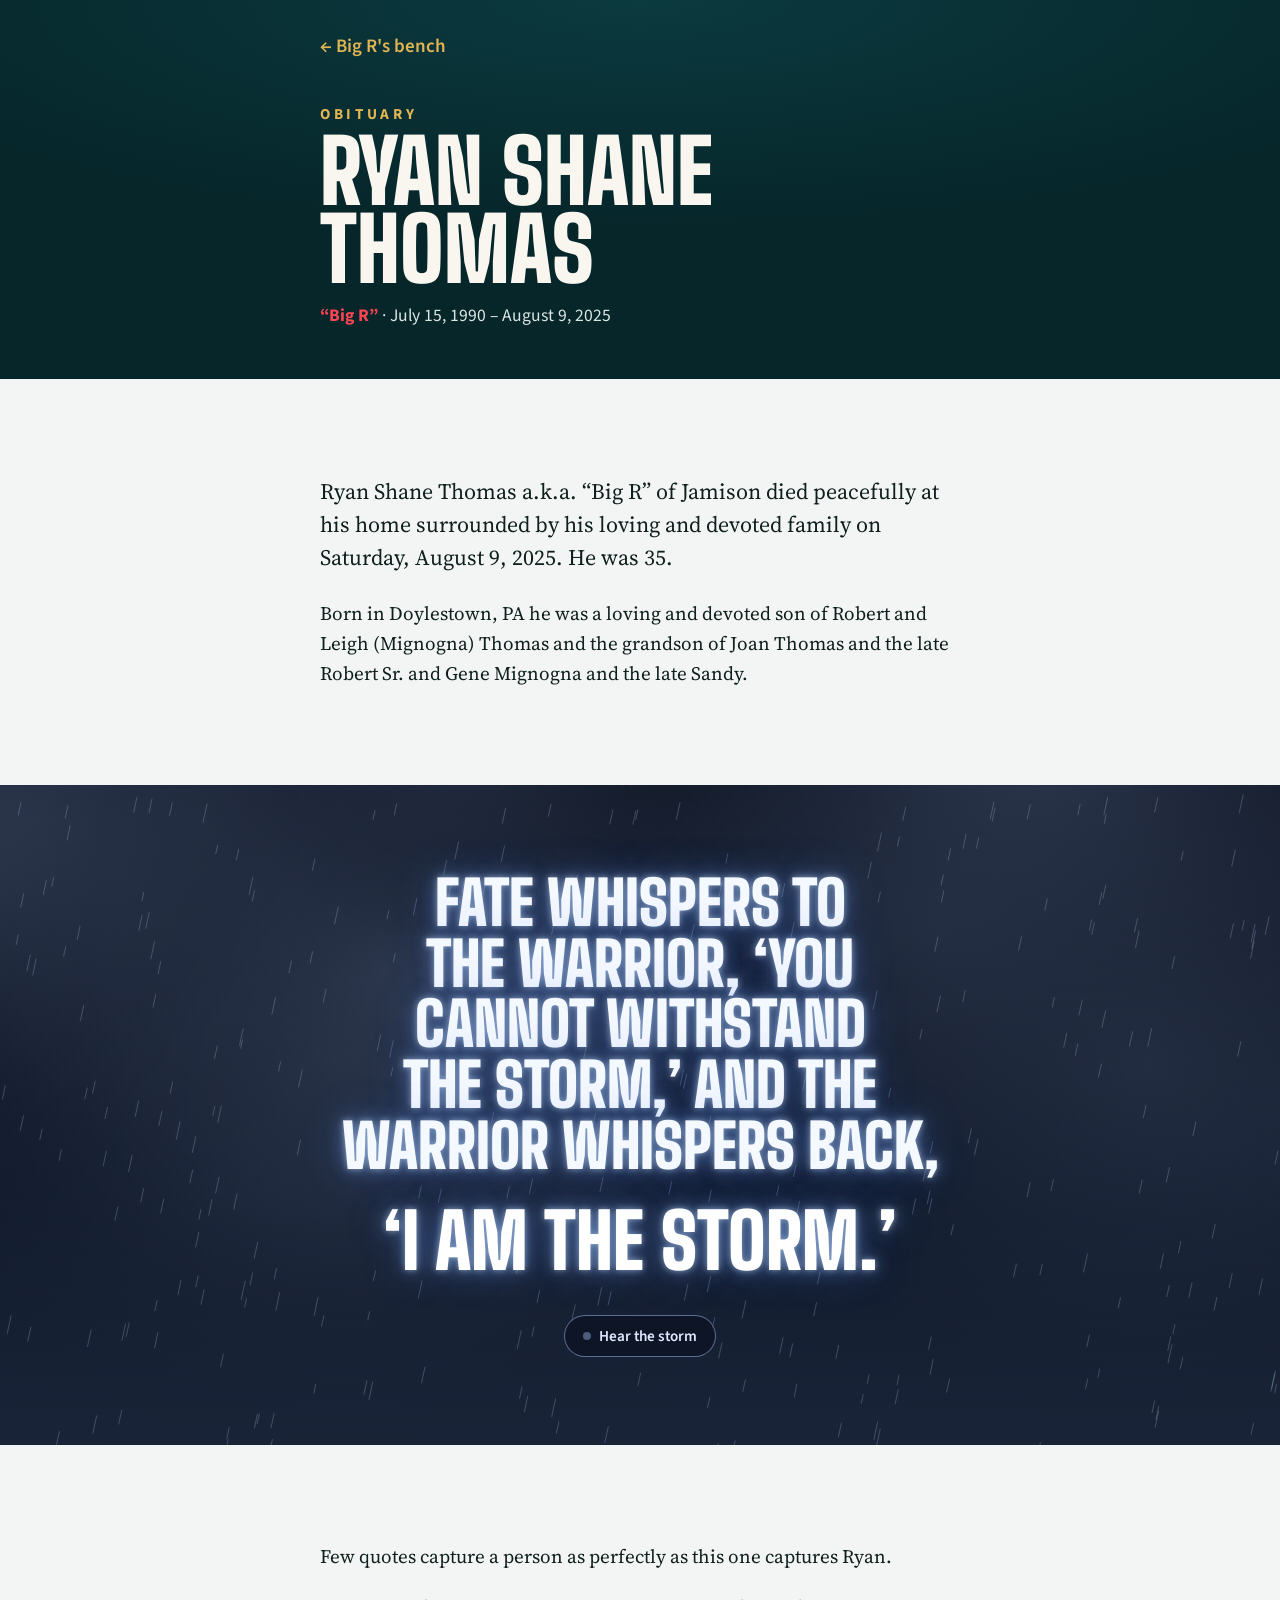
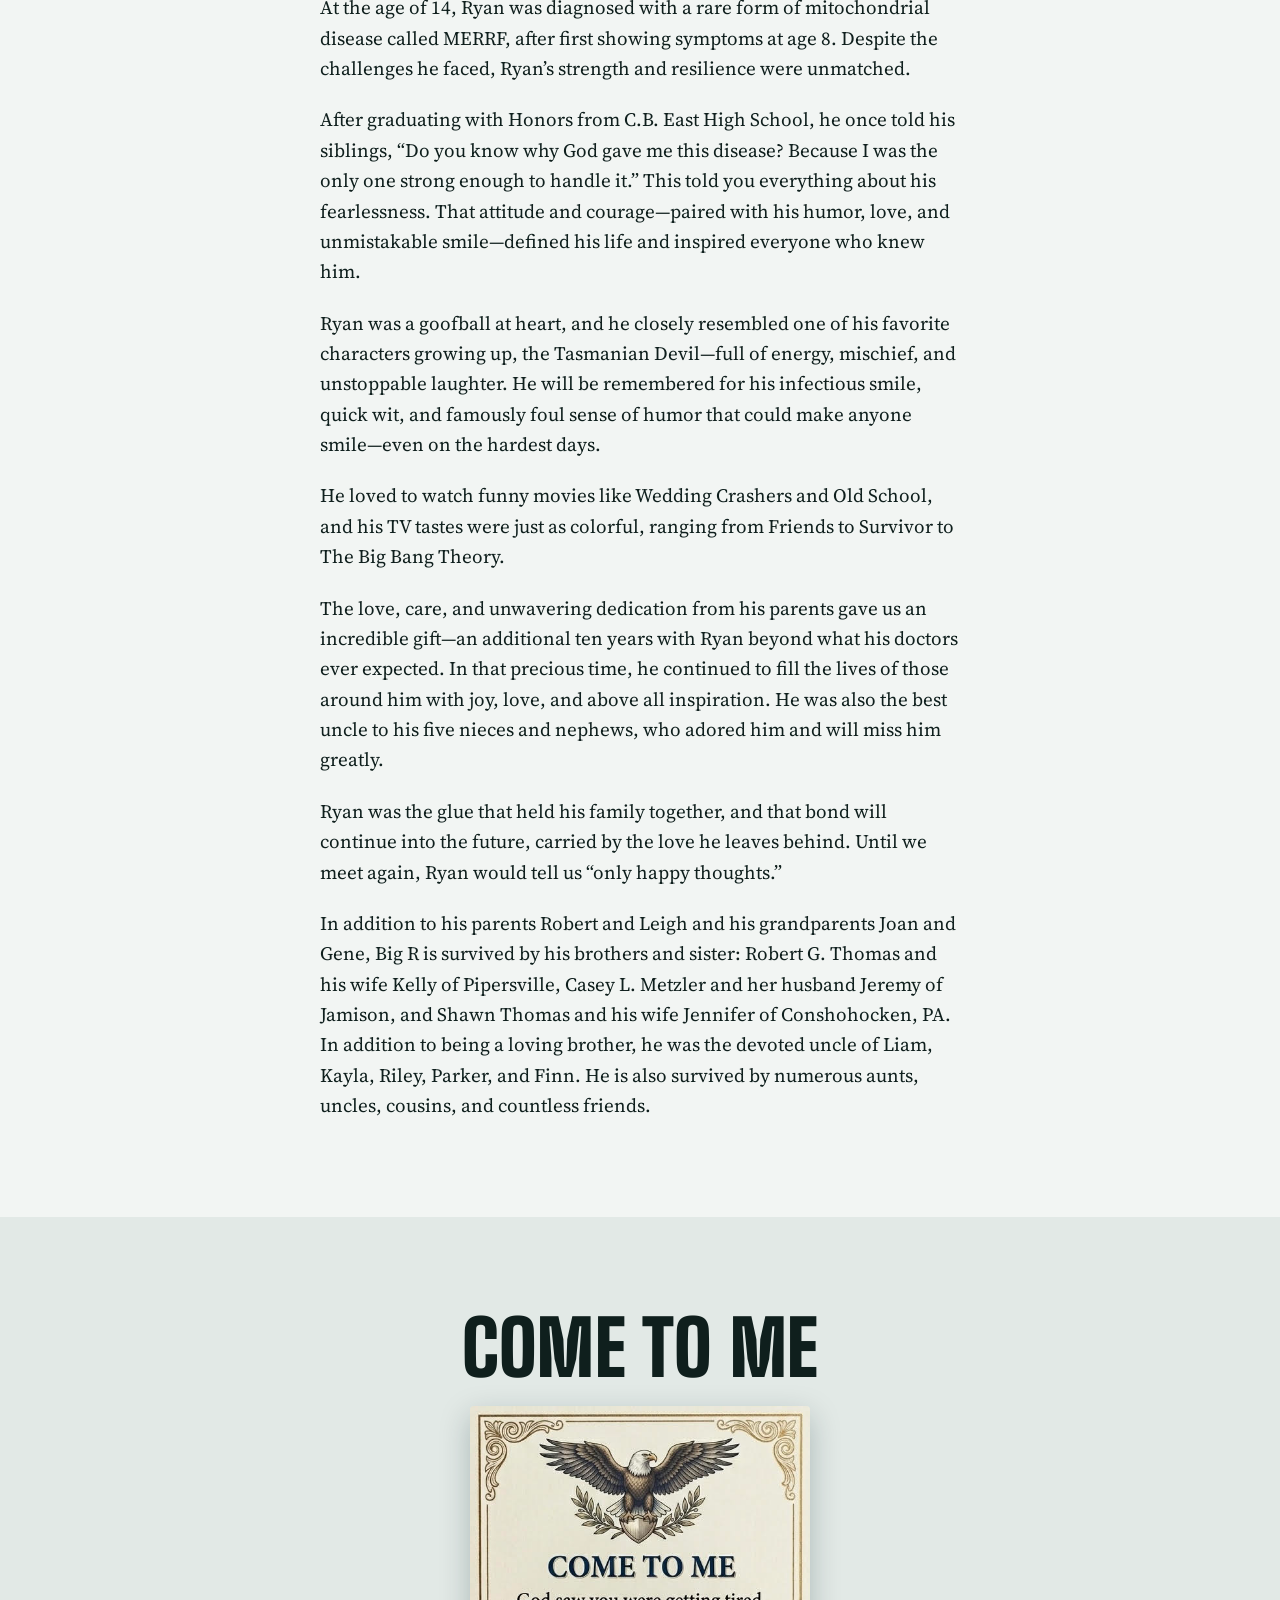
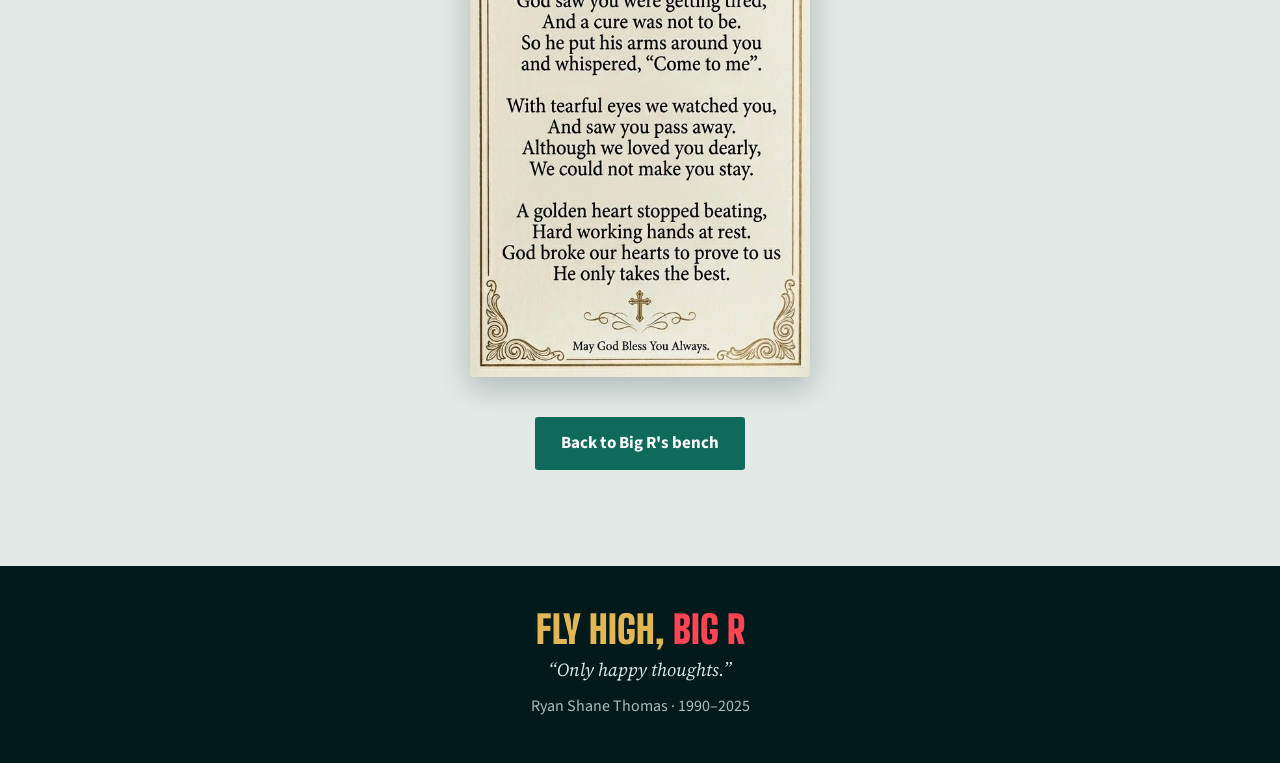
==== commit e115cc28: "Add files via upload" ====
--- a/obituary.html
+++ b/obituary.html
@@ -13,7 +13,7 @@
 <link rel="preconnect" href="https://fonts.googleapis.com">
 <link rel="preconnect" href="https://fonts.gstatic.com" crossorigin>
 <link rel="stylesheet" href="https://fonts.googleapis.com/css2?family=Big+Shoulders+Display:wght@700;900&family=Source+Sans+3:wght@400;600;700&family=Source+Serif+4:ital,opsz,wght@0,8..60,400;0,8..60,600;1,8..60,400&display=swap">
-<link rel="stylesheet" href="styles.css?v=11">
+<link rel="stylesheet" href="styles.css?v=12">
 </head>
 <body>
 
@@ -63,11 +63,17 @@
     <p>Ryan was the glue that held his family together, and that bond will continue into the future, carried by the love he leaves behind. Until we meet again, Ryan would tell us “only happy thoughts.”</p>
 
     <p>In addition to his parents Robert and Leigh and his grandparents Joan and Gene, Big R is survived by his brothers and sister: Robert G. Thomas and his wife Kelly of Pipersville, Casey L. Metzler and her husband Jeremy of Jamison, and Shawn Thomas and his wife Jennifer of Conshohocken, PA. In addition to being a loving brother, he was the devoted uncle of Liam, Kayla, Riley, Parker, and Finn. He is also survived by numerous aunts, uncles, cousins, and countless friends.</p>
-
-    <p class="actions obit-actions">
-      <a class="button" href="index.html">Back to Big R's bench</a>    </p>
   </div>
 </article>
+
+<section class="band tinted" id="prayer">
+  <div class="wrap narrow center">
+    <h2 class="shout">Come to Me</h2>
+    <img class="prayer-card" src="images/prayer-card.jpg" width="523" height="877" loading="lazy"
+         alt="Ryan's prayer card, with the poem Come to Me beneath an eagle. It ends: May God bless you always.">
+    <p class="obit-actions"><a class="button" href="index.html">Back to Big R's bench</a></p>
+  </div>
+</section>
 </main>
 
 <footer class="site-footer">
@@ -78,6 +84,6 @@
   </div>
 </footer>
 
-<script src="storm.js?v=11"></script>
+<script src="storm.js?v=12"></script>
 </body>
 </html>
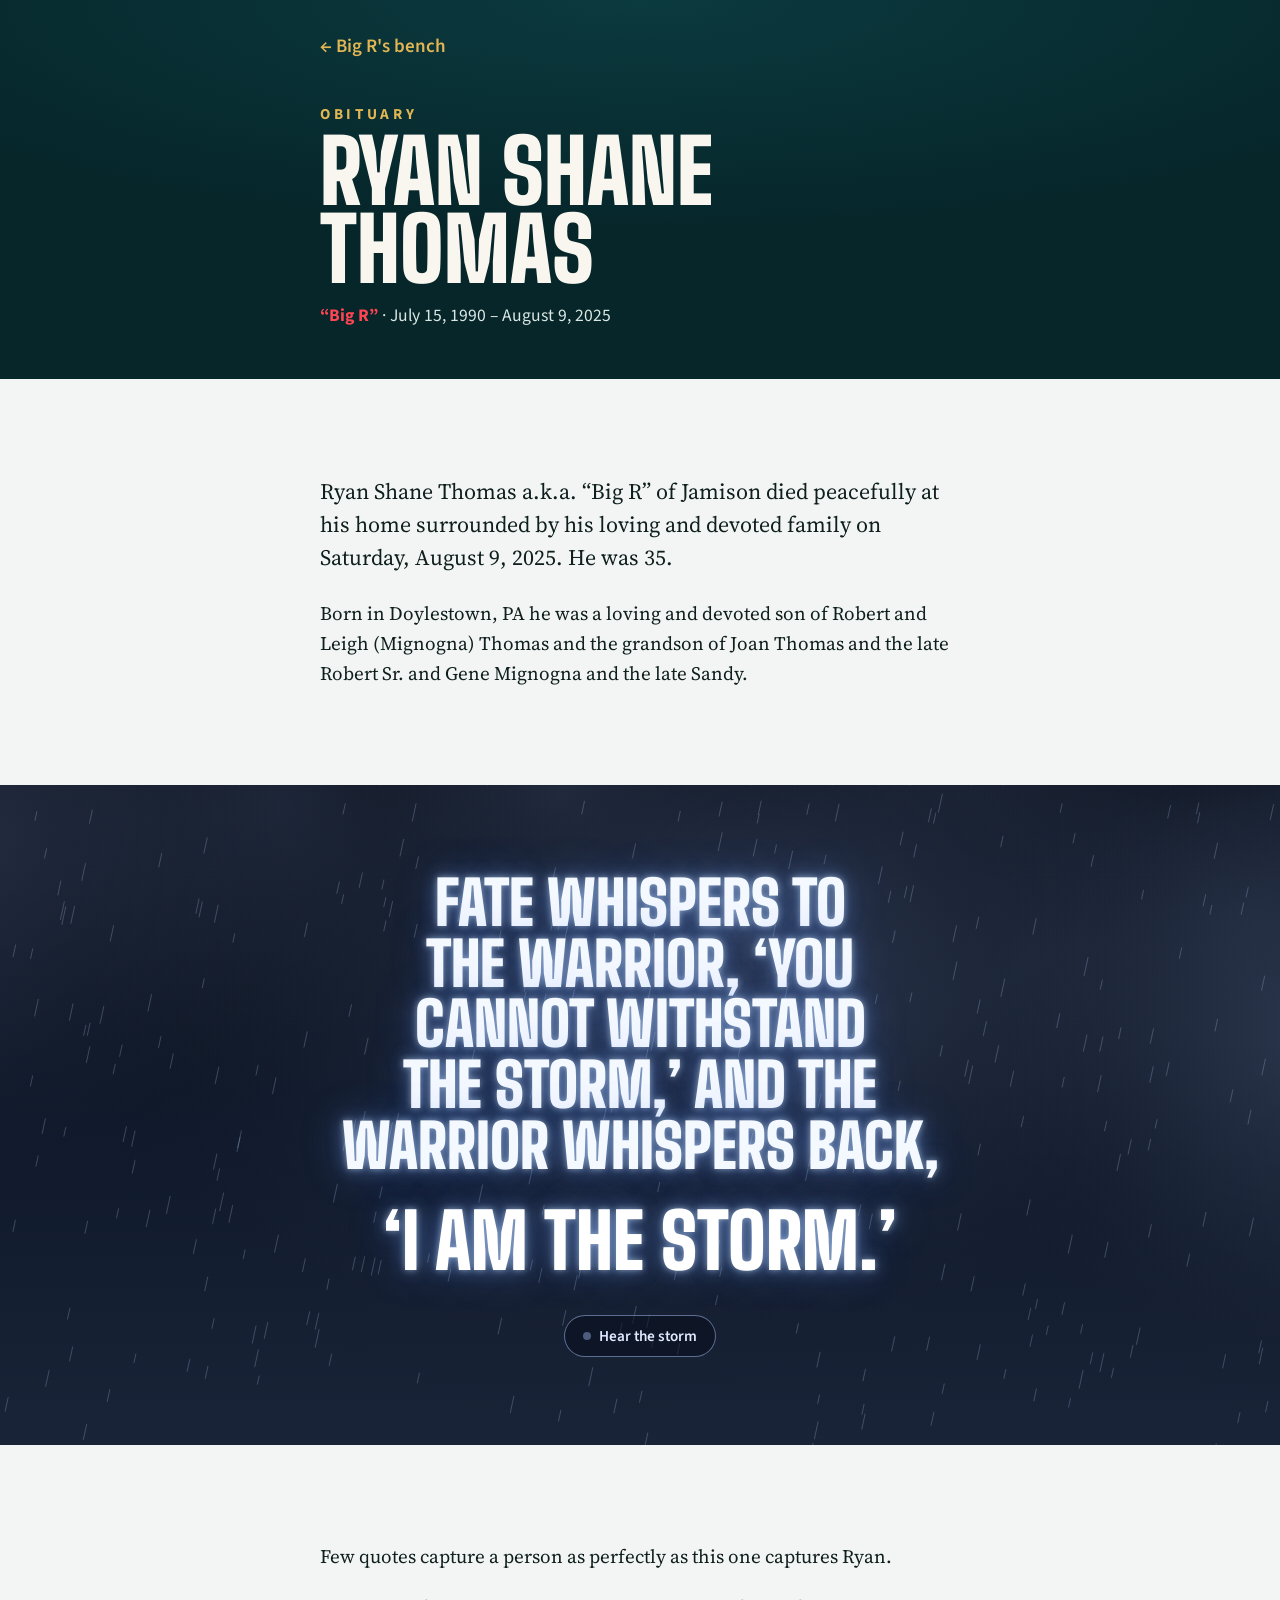
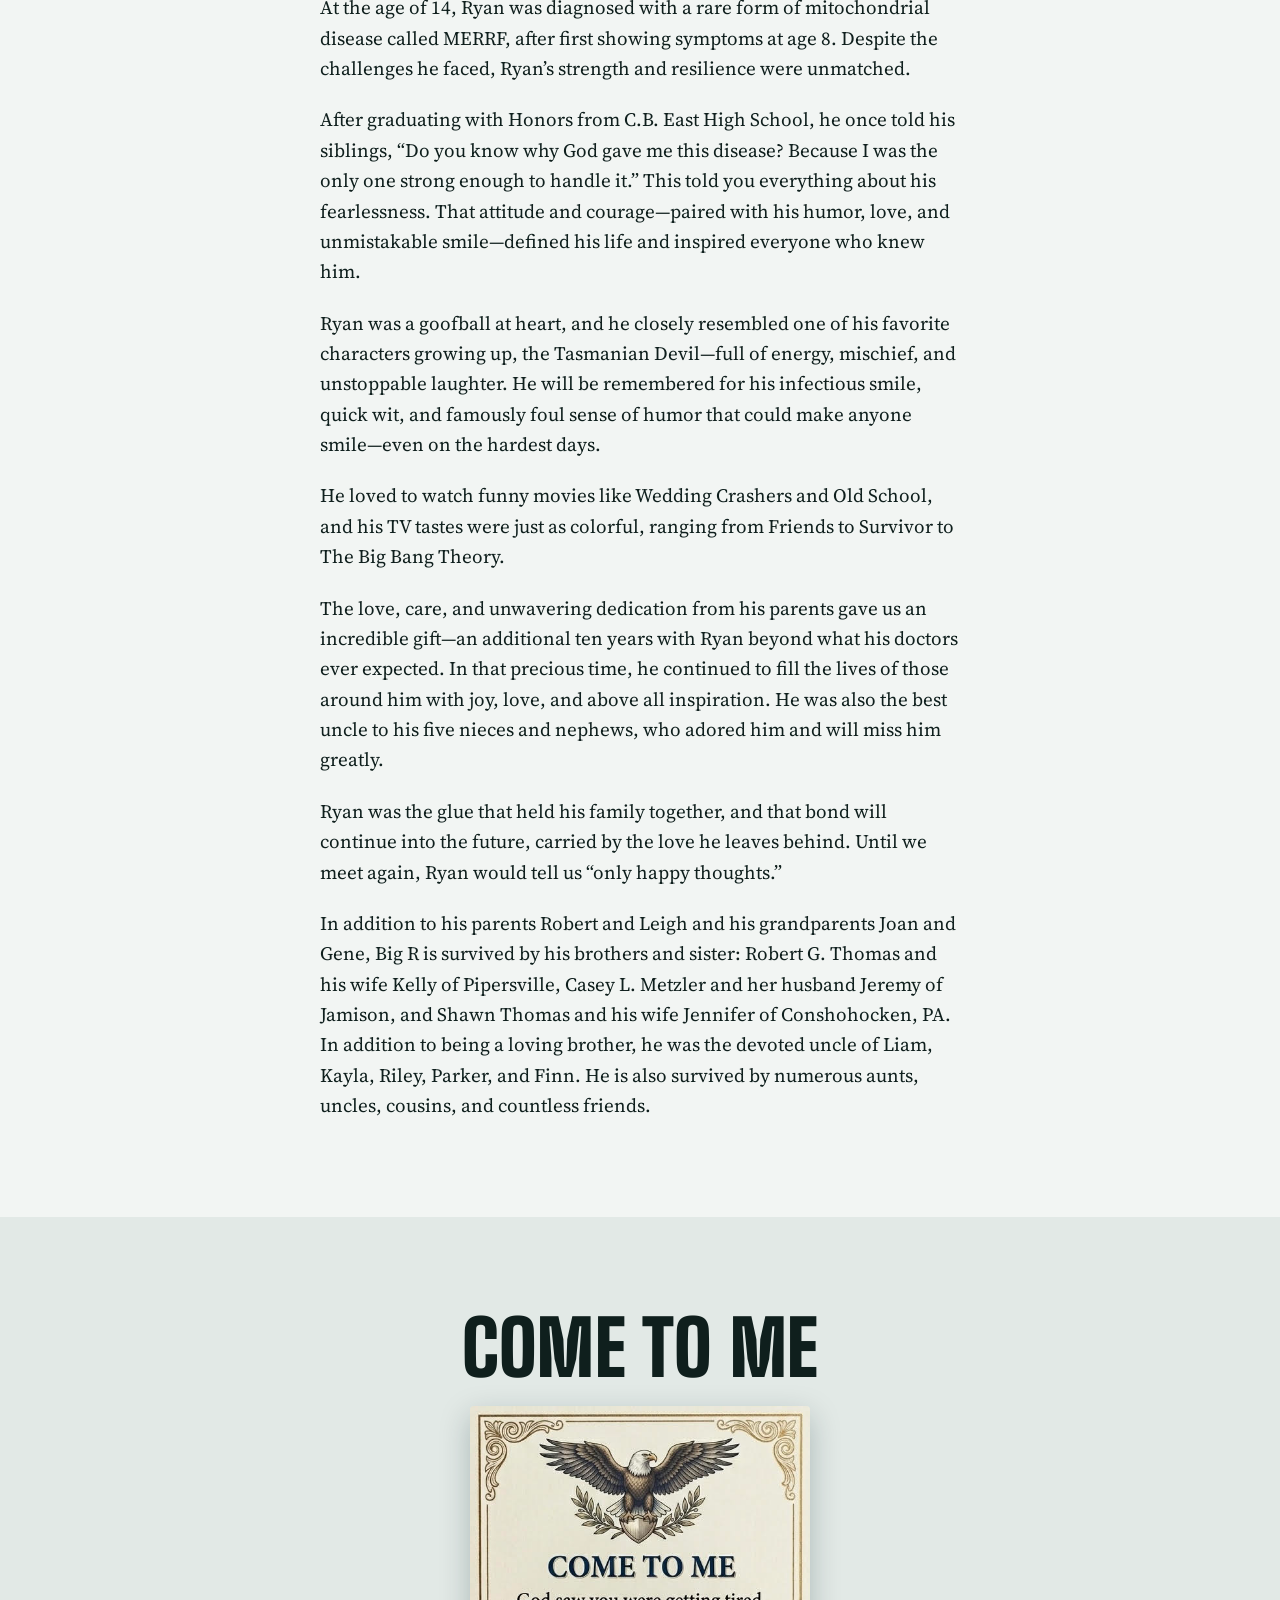
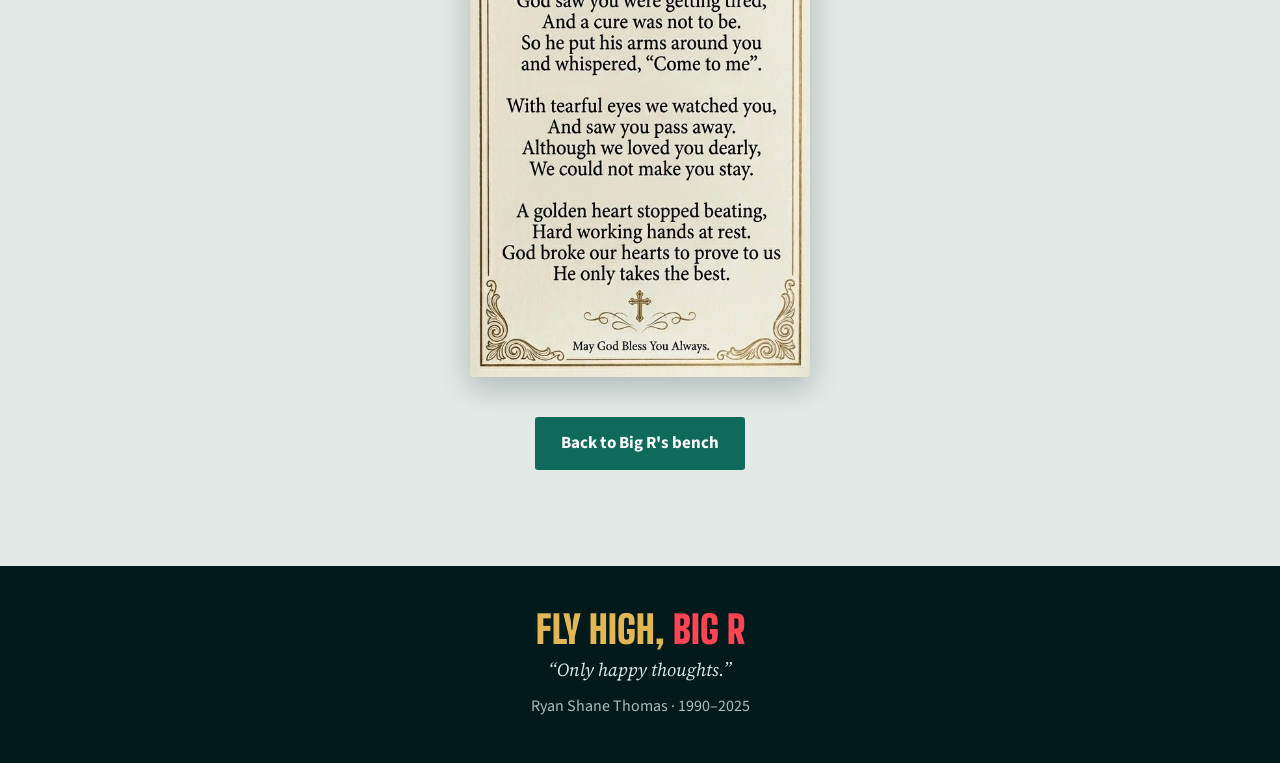
==== commit 21d246ee: "Add files via upload" ====
--- a/obituary.html
+++ b/obituary.html
@@ -13,7 +13,7 @@
 <link rel="preconnect" href="https://fonts.googleapis.com">
 <link rel="preconnect" href="https://fonts.gstatic.com" crossorigin>
 <link rel="stylesheet" href="https://fonts.googleapis.com/css2?family=Big+Shoulders+Display:wght@700;900&family=Source+Sans+3:wght@400;600;700&family=Source+Serif+4:ital,opsz,wght@0,8..60,400;0,8..60,600;1,8..60,400&display=swap">
-<link rel="stylesheet" href="styles.css?v=12">
+<link rel="stylesheet" href="styles.css?v=15">
 </head>
 <body>
 
--- a/styles.css
+++ b/styles.css
@@ -88,7 +88,7 @@
 .meet .shout { margin-bottom: 1.5rem; }
 
 /* The fight */
-.figures { margin: 2.5rem 0; display: grid; gap: 2rem; grid-template-columns: repeat(auto-fit, minmax(15rem, 1fr)); }
+.figures { margin: 2.5rem auto; display: grid; gap: 2rem; grid-template-columns: 1fr; max-width: 40rem; } /* always one list, phone or computer */
 .figures dt { font-family: var(--display); font-weight: 900; font-size: clamp(3.5rem, 15vw, 5rem); line-height: 0.9; color: var(--gold); font-variant-numeric: tabular-nums; }
 .figures dd { margin: 0.6rem 0 0; max-width: 22rem; }
 .pull { margin: 3rem auto 0; border-left: 4px solid var(--gold); padding-left: 1.25rem; font-style: italic; }
